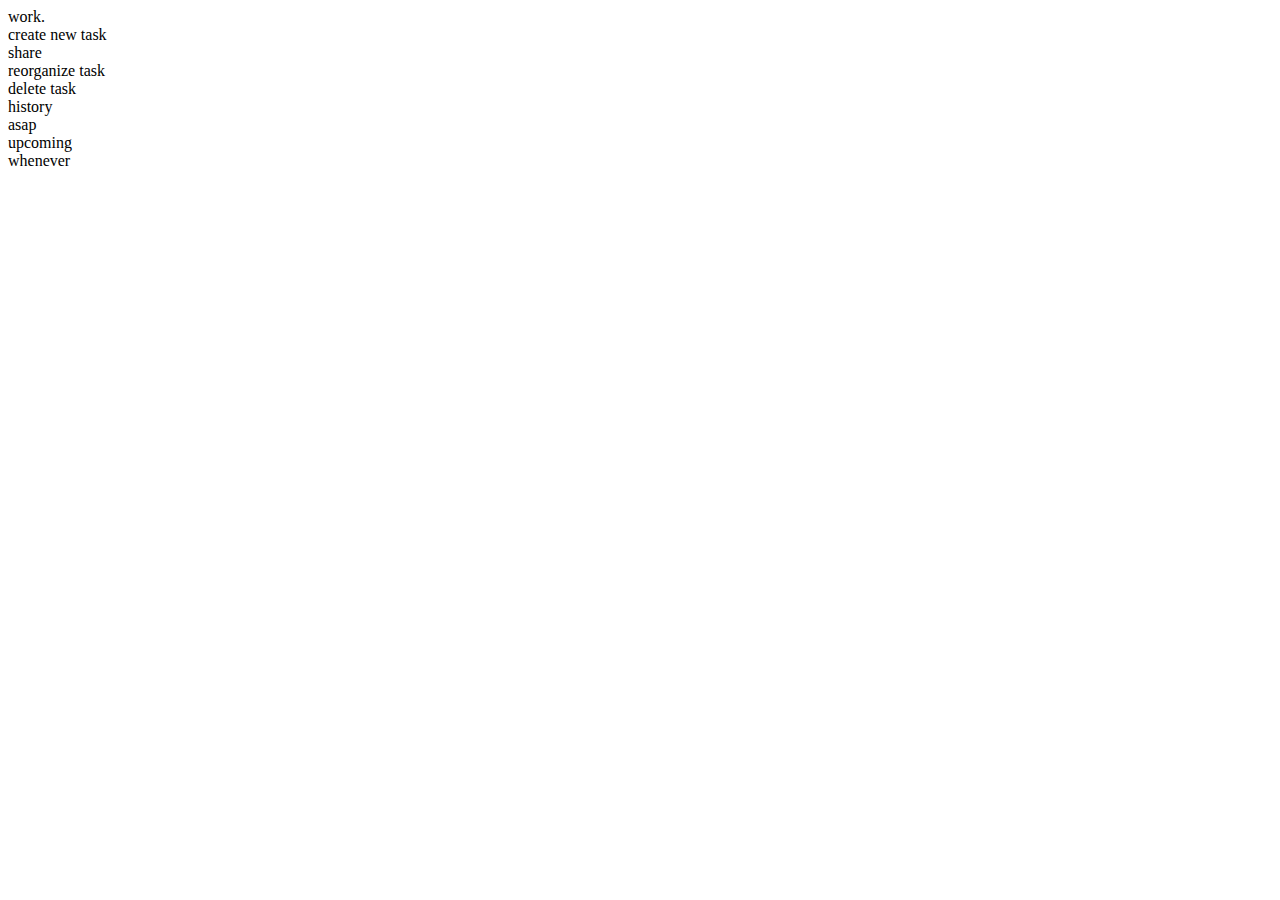
==== index.html @ 94315756 "set up the foundational project structure" ====
<!DOCTYPE html>
<html lang="en">

<head>
    <link href="main.css" rel="stylesheet" />
    <!-- <script type="module" src="interaction.js" defer></script> -->
</head>

<body>
    <div class="body-container">
        <div id="title">work.</div>
        <div id="create-task-button">create new task</div>
        <div id="share-button">share</div>
        <div id="reorganize-task-button">reorganize task</div>
        <div id="delete-task-button">delete task</div>
        <div id="history-button">history</div>
        <!-- add your 2x2 grid here! -->
        <div id="asap" class="box">asap
            <div id="asap-tasks" class="list"></div>
        </div>
        <div id="upcoming" class="box">upcoming
            <div id="upcoming-tasks" class="list"></div>
        </div>
        <div id="whenever" class="box">whenever
            <div id="whenever-tasks" class="list"></div>
        </div>
    </div>
</body>

</html>
---- main.css ----

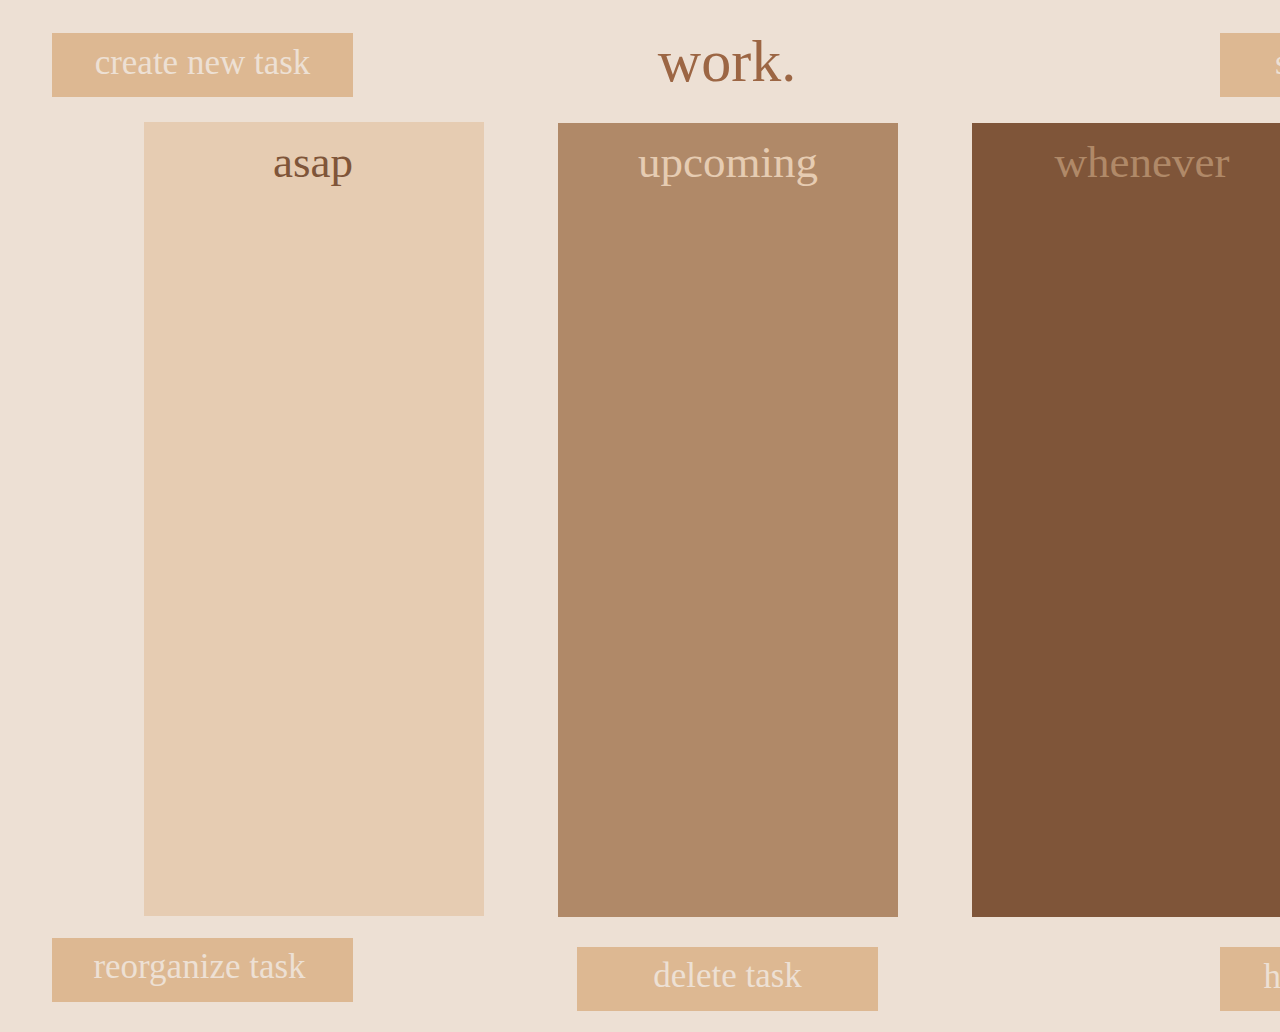
==== commit d6139cba: "implemented foundational ui" ====
--- a/index.html
+++ b/index.html
@@ -9,18 +9,26 @@
 <body>
     <div class="body-container">
         <div id="title">work.</div>
-        <div id="create-task-button">create new task</div>
-        <div id="share-button">share</div>
-        <div id="reorganize-task-button">reorganize task</div>
-        <div id="delete-task-button">delete task</div>
-        <div id="history-button">history</div>
+        <div id="create-task-button"></div>
+        <div id="create-task">create new task</div>
+        <div id="share-button"></div>
+        <div id="share">share</div>
+        <div id="reorganize-task-button"></div>
+        <div id="reorganize-task">reorganize task</div>
+        <div id="delete-task-button"></div>
+        <div id="delete-task">delete task</div>
+        <div id="history-button"></div>
+        <div id="history">history</div>
         <!-- add your 2x2 grid here! -->
+        <div id="asap-box"></div>
         <div id="asap" class="box">asap
             <div id="asap-tasks" class="list"></div>
         </div>
+        <div id="upcoming-box"></div>
         <div id="upcoming" class="box">upcoming
             <div id="upcoming-tasks" class="list"></div>
         </div>
+        <div id="whenever-box"></div>
         <div id="whenever" class="box">whenever
             <div id="whenever-tasks" class="list"></div>
         </div>
--- a/main.css
+++ b/main.css
@@ -1 +1,260 @@
-
+/* background */
+body {
+    position: absolute;
+    width: 1440px;
+    height: 1024px;
+    left: 0px;
+    top: 0px;
+    background: #EDE0D4;
+}
+
+/* work. */
+#title {
+    position: absolute;
+    width: 176px;
+    height: 80px;
+    left: 631px;
+    top: 17px;
+
+    font-family: 'Inter';
+    font-style: normal;
+    font-weight: 400;
+    font-size: 60px;
+    line-height: 73px;
+    text-align: center;
+
+    color: #9C6644;
+
+}
+
+/* create task box */
+#create-task-button {
+    position: absolute;
+    width: 301px;
+    height: 64px;
+    left: 44px;
+    top: 25px;
+
+    background: #DDB892;
+}
+
+/* create new task */
+#create-task {
+    position: absolute;
+    width: 269px;
+    height: 47px;
+    left: 60px;
+    top: 34px;
+
+    font-family: 'Inter';
+    font-style: normal;
+    font-weight: 400;
+    font-size: 35px;
+    line-height: 42px;
+    text-align: center;
+
+    color: #EDE0D4;
+}
+
+/* share box */
+#share-button {
+    position: absolute;
+    width: 184px;
+    height: 64px;
+    left: 1212px;
+    top: 25px;
+
+    background: #DDB892;
+}
+
+/* share */
+#share {
+    position: absolute;
+    width: 158px;
+    height: 46px;
+    left: 1225px;
+    top: 34px;
+
+    font-family: 'Inter';
+    font-style: normal;
+    font-weight: 400;
+    font-size: 35px;
+    line-height: 42px;
+    text-align: center;
+
+    color: #EDE0D4;
+}
+
+/* reorganize task box */
+#reorganize-task-button {
+    position: absolute;
+    width: 301px;
+    height: 64px;
+    left: 44px;
+    top: 930px;
+
+    background: #DDB892;
+}
+
+/* reorganize task */
+#reorganize-task {
+    position: absolute;
+    width: 269px;
+    height: 47px;
+    left: 57px;
+    top: 938px;
+
+    font-family: 'Inter';
+    font-style: normal;
+    font-weight: 400;
+    font-size: 35px;
+    line-height: 42px;
+    text-align: center;
+
+    color: #EDE0D4;
+}
+
+/* delete task box */
+#delete-task-button {
+    position: absolute;
+    width: 301px;
+    height: 64px;
+    left: 569px;
+    top: 939px;
+
+    background: #DDB892;
+}
+
+/* delete task */
+#delete-task {
+    position: absolute;
+    width: 205px;
+    height: 47px;
+    left: 617px;
+    top: 947px;
+
+    font-family: 'Inter';
+    font-style: normal;
+    font-weight: 400;
+    font-size: 35px;
+    line-height: 42px;
+    text-align: center;
+
+    color: #EDE0D4;
+}
+
+/* history box */
+#history-button {
+    position: absolute;
+    width: 184px;
+    height: 64px;
+    left: 1212px;
+    top: 939px;
+
+    background: #DDB892;
+}
+
+/* history */
+#history {
+    position: absolute;
+    width: 158px;
+    height: 46px;
+    left: 1225px;
+    top: 948px;
+
+    font-family: 'Inter';
+    font-style: normal;
+    font-weight: 400;
+    font-size: 35px;
+    line-height: 42px;
+    text-align: center;
+
+    color: #EDE0D4;
+}
+
+/* asap box */
+#asap-box {
+    position: absolute;
+    width: 340px;
+    height: 794px;
+    left: 136px;
+    top: 114px;
+
+    background: #E6CCB2;
+}
+
+/* asap */
+#asap {
+    position: absolute;
+    width: 306px;
+    height: 54px;
+    left: 152px;
+    top: 127px;
+
+    font-family: 'Inter';
+    font-style: normal;
+    font-weight: 400;
+    font-size: 45px;
+    line-height: 54px;
+    text-align: center;
+
+    color: #7F5539;
+}
+
+/* upcoming box */
+#upcoming-box {
+    position: absolute;
+    width: 340px;
+    height: 794px;
+    left: 550px;
+    top: 115px;
+
+    background: #B08968;
+}
+
+/* upcoming */
+#upcoming {
+    position: absolute;
+    width: 306px;
+    height: 54px;
+    left: 567px;
+    top: 127px;
+
+    font-family: 'Inter';
+    font-style: normal;
+    font-weight: 400;
+    font-size: 45px;
+    line-height: 54px;
+    text-align: center;
+
+    color: #E6CCB2;
+}
+
+/* whenever box */
+#whenever-box {
+    position: absolute;
+    width: 340px;
+    height: 794px;
+    left: 964px;
+    top: 115px;
+
+    background: #7F5539;
+}
+
+/* whenever */
+#whenever {
+    position: absolute;
+    width: 306px;
+    height: 54px;
+    left: 981px;
+    top: 127px;
+
+    font-family: 'Inter';
+    font-style: normal;
+    font-weight: 400;
+    font-size: 45px;
+    line-height: 54px;
+    text-align: center;
+
+    color: #B08968;
+}